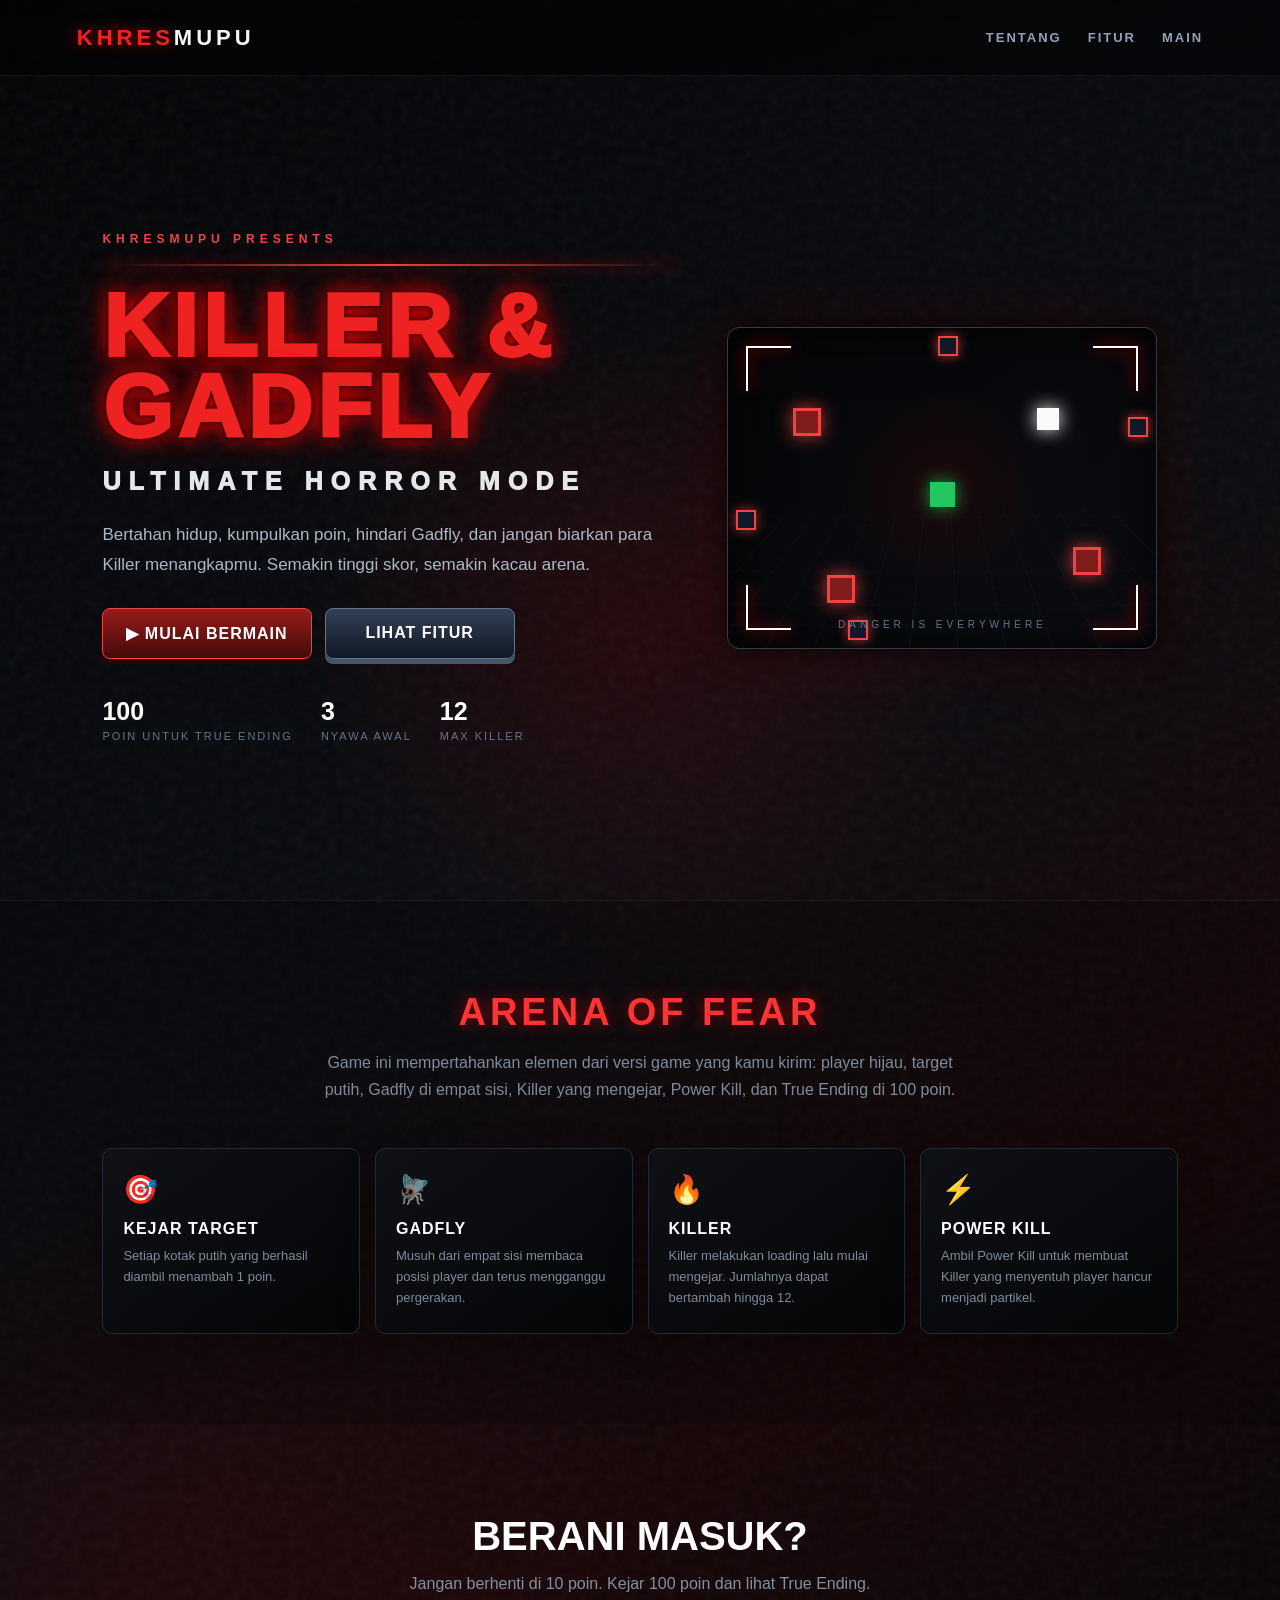
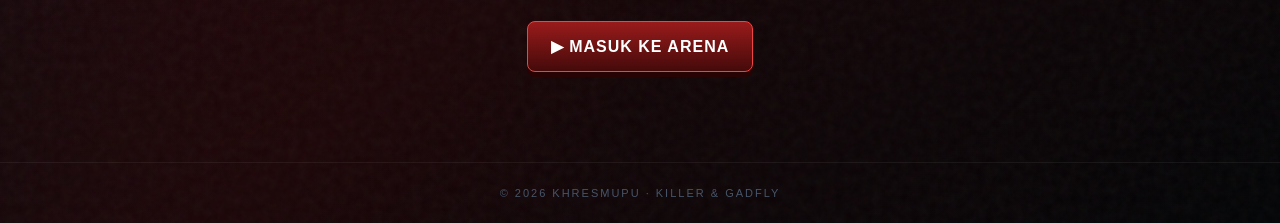
==== index.html @ 808e56ae "Add files via upload" ====
<!DOCTYPE html>
<html lang="id">
<head>
<meta charset="UTF-8">
<meta name="viewport" content="width=device-width,initial-scale=1.0">
<title>Khresmupu — Killer & Gadfly</title>
<meta name="description" content="Khresmupu presents Killer & Gadfly — Ultimate Horror Mode.">
<style>
*{box-sizing:border-box}
html,body{margin:0;min-height:100%;font-family:Arial,Helvetica,sans-serif;background:#020305;color:#fff}
body{overflow-x:hidden}
a{text-decoration:none;color:inherit}
.page{min-height:100vh;position:relative;overflow:hidden;background:
radial-gradient(circle at 50% 35%,rgba(150,0,0,.20),transparent 25%),
radial-gradient(circle at 15% 85%,rgba(120,0,0,.12),transparent 25%),
linear-gradient(145deg,#020305 0%,#090b10 45%,#160507 72%,#020305 100%)}
.noise{position:absolute;inset:0;pointer-events:none;opacity:.07;background-image:url("data:image/svg+xml,%3Csvg viewBox='0 0 160 160' xmlns='http://www.w3.org/2000/svg'%3E%3Cfilter id='n'%3E%3CfeTurbulence type='fractalNoise' baseFrequency='.85' numOctaves='3' stitchTiles='stitch'/%3E%3C/filter%3E%3Crect width='100%25' height='100%25' filter='url(%23n)' opacity='.7'/%3E%3C/svg%3E")}
header{height:76px;display:flex;align-items:center;justify-content:space-between;padding:0 6%;position:relative;z-index:3;border-bottom:1px solid rgba(255,255,255,.06);background:rgba(2,3,5,.58);backdrop-filter:blur(10px)}
.brand{font-size:22px;font-weight:900;letter-spacing:4px;color:#f3f4f6}
.brand span{color:#ef2222;text-shadow:0 0 15px rgba(255,0,0,.65)}
.nav{display:flex;gap:26px;color:#94a3b8;font-size:13px;font-weight:700;letter-spacing:2px}
.nav a:hover{color:#fff}
.hero{min-height:calc(100vh - 76px);display:grid;grid-template-columns:1.1fr .9fr;align-items:center;gap:30px;padding:70px 8%;position:relative;z-index:2}
.kicker{color:#ef4444;font-size:12px;font-weight:900;letter-spacing:5px;margin-bottom:18px}
h1{font-size:clamp(50px,7vw,96px);line-height:.9;margin:0;color:#ef2222;font-weight:1000;letter-spacing:5px;text-shadow:0 0 6px #000,0 0 18px #f00,0 0 45px rgba(255,0,0,.38)}
h1 small{display:block;color:#e5e7eb;font-size:.28em;letter-spacing:8px;margin-top:22px;text-shadow:none}
.desc{max-width:620px;color:#aeb7c5;font-size:17px;line-height:1.75;margin:28px 0}
.actions{display:flex;flex-wrap:wrap;gap:13px}
.btn{display:inline-flex;align-items:center;justify-content:center;min-width:190px;padding:15px 23px;border-radius:8px;border:1px solid #64748b;background:linear-gradient(180deg,#f8fafc,#cbd5e1);color:#111827;font-weight:900;letter-spacing:1px;box-shadow:0 5px 0 #475569;transition:.15s}
.btn:hover{transform:translateY(-3px);filter:brightness(1.08)}
.btn:active{transform:translateY(2px);box-shadow:0 2px 0 #475569}
.btn.red{color:#fff;background:linear-gradient(180deg,#991b1b,#450a0a);border-color:#ef4444;box-shadow:0 5px 0 #280303}
.btn.dark{color:#fff;background:linear-gradient(180deg,#334155,#111827)}
.stats{display:flex;gap:28px;margin-top:38px}
.stat strong{display:block;color:#fff;font-size:25px}
.stat span{color:#64748b;font-size:11px;letter-spacing:2px}
.visual{position:relative;min-height:470px;display:flex;align-items:center;justify-content:center}
.arena{width:min(430px,90vw);aspect-ratio:4/3;position:relative;border:1px solid #343b46;border-radius:12px;background:
radial-gradient(circle at 50% 50%,rgba(120,0,0,.18),transparent 38%),
linear-gradient(145deg,#050608,#0b0d12);box-shadow:0 0 30px rgba(0,0,0,.9),0 0 70px rgba(255,0,0,.12),inset 0 0 60px rgba(0,0,0,.8);overflow:hidden}
.grid{position:absolute;inset:0;background-image:linear-gradient(rgba(255,255,255,.035) 1px,transparent 1px),linear-gradient(90deg,rgba(255,255,255,.035) 1px,transparent 1px);background-size:32px 32px;transform:perspective(500px) rotateX(58deg) scale(1.5);transform-origin:center bottom;opacity:.55}
.corner{position:absolute;width:45px;height:45px;border-color:#ef2222;filter:drop-shadow(0 0 8px red)}
.c1{left:18px;top:18px;border-left:2px solid;border-top:2px solid}.c2{right:18px;top:18px;border-right:2px solid;border-top:2px solid}.c3{left:18px;bottom:18px;border-left:2px solid;border-bottom:2px solid}.c4{right:18px;bottom:18px;border-right:2px solid;border-bottom:2px solid}
.entity{position:absolute;display:flex;align-items:center;justify-content:center}
.player{width:25px;height:25px;background:#22c55e;box-shadow:0 0 18px rgba(34,197,94,.8);left:47%;top:48%;animation:player 2.2s ease-in-out infinite}
.target{width:22px;height:22px;background:#f8fafc;box-shadow:0 0 18px #fff;left:72%;top:25%;animation:target 2s ease-in-out infinite}
.killer{width:28px;height:28px;background:#7f1d1d;border:3px solid #ef4444;box-shadow:0 0 18px rgba(239,68,68,.8);animation:kill 2.7s ease-in-out infinite}
.k1{left:15%;top:25%}.k2{right:13%;bottom:23%;animation-delay:.7s}.k3{left:23%;bottom:14%;animation-delay:1.3s}
.gadfly{width:20px;height:20px;background:#111827;border:2px solid #ef4444;box-shadow:0 0 12px rgba(239,68,68,.7)}
.gtop{top:8px;left:49%;}.gbottom{bottom:8px;left:28%}.gleft{left:8px;top:57%}.gright{right:8px;top:28%}
.meteor{position:absolute;width:9px;height:25px;background:linear-gradient(#fef08a,#ef4444,transparent);filter:drop-shadow(0 0 8px #f00);transform:rotate(35deg);animation:meteor 2.1s linear infinite}
.m1{left:32%;top:-35px}.m2{left:66%;top:-45px;animation-delay:.8s}.m3{left:83%;top:-55px;animation-delay:1.5s}
.arenaLabel{position:absolute;left:50%;bottom:18px;transform:translateX(-50%);font-size:10px;letter-spacing:4px;color:#64748b;white-space:nowrap}
.line{width:100%;height:2px;margin:0 auto 20px;background:linear-gradient(90deg,transparent,#ef4444,transparent);box-shadow:0 0 15px rgba(255,0,0,.7)}
.section{position:relative;z-index:2;padding:90px 8%;border-top:1px solid rgba(255,255,255,.05);background:rgba(0,0,0,.18)}
.section h2{text-align:center;color:#ff3333;font-size:38px;letter-spacing:4px;margin:0 0 15px;text-shadow:0 0 15px rgba(255,0,0,.5)}
.sectionLead{text-align:center;color:#7f8b9b;max-width:650px;margin:0 auto 45px;line-height:1.7}
.cards{max-width:1100px;margin:auto;display:grid;grid-template-columns:repeat(4,1fr);gap:15px}
.card{padding:24px 20px;border:1px solid #252b34;border-radius:10px;background:linear-gradient(145deg,rgba(15,17,22,.96),rgba(4,5,7,.96));box-shadow:0 12px 35px rgba(0,0,0,.28)}
.card .icon{font-size:28px}.card h3{font-size:16px;letter-spacing:1px;margin:14px 0 8px}.card p{font-size:13px;color:#7f8b9b;line-height:1.6;margin:0}
.cta{padding:90px 20px;text-align:center;position:relative;z-index:2}.cta h2{font-size:40px;margin:0 0 12px}.cta p{color:#8490a0;margin-bottom:28px}
footer{position:relative;z-index:2;padding:24px 8%;border-top:1px solid rgba(255,255,255,.06);color:#475569;text-align:center;font-size:11px;letter-spacing:2px}
@keyframes player{0%,100%{transform:translate(0,0)}50%{transform:translate(35px,-18px)}}
@keyframes target{0%,100%{transform:scale(1)}50%{transform:scale(1.18)}}
@keyframes kill{0%,100%{transform:translate(0,0) rotate(0)}50%{transform:translate(45px,40px) rotate(180deg)}}
@keyframes meteor{0%{transform:translateY(0) rotate(35deg);opacity:0}12%{opacity:1}100%{transform:translateY(560px) rotate(35deg);opacity:0}}
@media(max-width:850px){
header{padding:0 5%}.nav{display:none}.hero{grid-template-columns:1fr;padding:55px 6% 70px;text-align:center}.desc{margin-left:auto;margin-right:auto}.actions{justify-content:center}.stats{justify-content:center}.visual{min-height:390px}.cards{grid-template-columns:repeat(2,1fr)}
}
@media(max-width:520px){
h1{font-size:48px}.desc{font-size:15px}.btn{width:100%}.stats{gap:18px}.visual{min-height:310px}.cards{grid-template-columns:1fr}.section{padding:70px 6%}
}
</style>
</head>
<body>
<div class="page">
<div class="noise"></div>
<header>
  <div class="brand"><span>KHRES</span>MUPU</div>
  <nav class="nav">
    <a href="#about">TENTANG</a>
    <a href="#features">FITUR</a>
    <a href="#play">MAIN</a>
  </nav>
</header>

<main>
<section class="hero" id="about">
  <div>
    <div class="kicker">KHRESMUPU PRESENTS</div>
    <div class="line"></div>
    <h1>KILLER &amp;<br>GADFLY<small>ULTIMATE HORROR MODE</small></h1>
    <p class="desc">Bertahan hidup, kumpulkan poin, hindari Gadfly, dan jangan biarkan para Killer menangkapmu. Semakin tinggi skor, semakin kacau arena.</p>
    <div class="actions" id="play">
      <a class="btn red" href="menu.html">▶ MULAI BERMAIN</a>
      <a class="btn dark" href="#features">LIHAT FITUR</a>
    </div>
    <div class="stats">
      <div class="stat"><strong>100</strong><span>POIN UNTUK TRUE ENDING</span></div>
      <div class="stat"><strong>3</strong><span>NYAWA AWAL</span></div>
      <div class="stat"><strong>12</strong><span>MAX KILLER</span></div>
    </div>
  </div>

  <div class="visual" aria-label="Preview arena Killer & Gadfly">
    <div class="arena">
      <div class="grid"></div>
      <div class="corner c1"></div><div class="corner c2"></div><div class="corner c3"></div><div class="corner c4"></div>
      <div class="entity player"></div>
      <div class="entity target"></div>
      <div class="entity killer k1"></div><div class="entity killer k2"></div><div class="entity killer k3"></div>
      <div class="entity gadfly gtop"></div><div class="entity gadfly gbottom"></div><div class="entity gadfly gleft"></div><div class="entity gadfly gright"></div>
      <div class="meteor m1"></div><div class="meteor m2"></div><div class="meteor m3"></div>
      <div class="arenaLabel">DANGER IS EVERYWHERE</div>
    </div>
  </div>
</section>

<section class="section" id="features">
  <h2>ARENA OF FEAR</h2>
  <p class="sectionLead">Game ini mempertahankan elemen dari versi game yang kamu kirim: player hijau, target putih, Gadfly di empat sisi, Killer yang mengejar, Power Kill, dan True Ending di 100 poin.</p>
  <div class="cards">
    <div class="card"><div class="icon">🎯</div><h3>KEJAR TARGET</h3><p>Setiap kotak putih yang berhasil diambil menambah 1 poin.</p></div>
    <div class="card"><div class="icon">🪰</div><h3>GADFLY</h3><p>Musuh dari empat sisi membaca posisi player dan terus mengganggu pergerakan.</p></div>
    <div class="card"><div class="icon">🔥</div><h3>KILLER</h3><p>Killer melakukan loading lalu mulai mengejar. Jumlahnya dapat bertambah hingga 12.</p></div>
    <div class="card"><div class="icon">⚡</div><h3>POWER KILL</h3><p>Ambil Power Kill untuk membuat Killer yang menyentuh player hancur menjadi partikel.</p></div>
  </div>
</section>

<section class="cta">
  <h2>BERANI MASUK?</h2>
  <p>Jangan berhenti di 10 poin. Kejar 100 poin dan lihat True Ending.</p>
  <a class="btn red" href="menu.html">▶ MASUK KE ARENA</a>
</section>
</main>

<footer>© 2026 KHRESMUPU · KILLER &amp; GADFLY</footer>
</div>
</body>
</html>
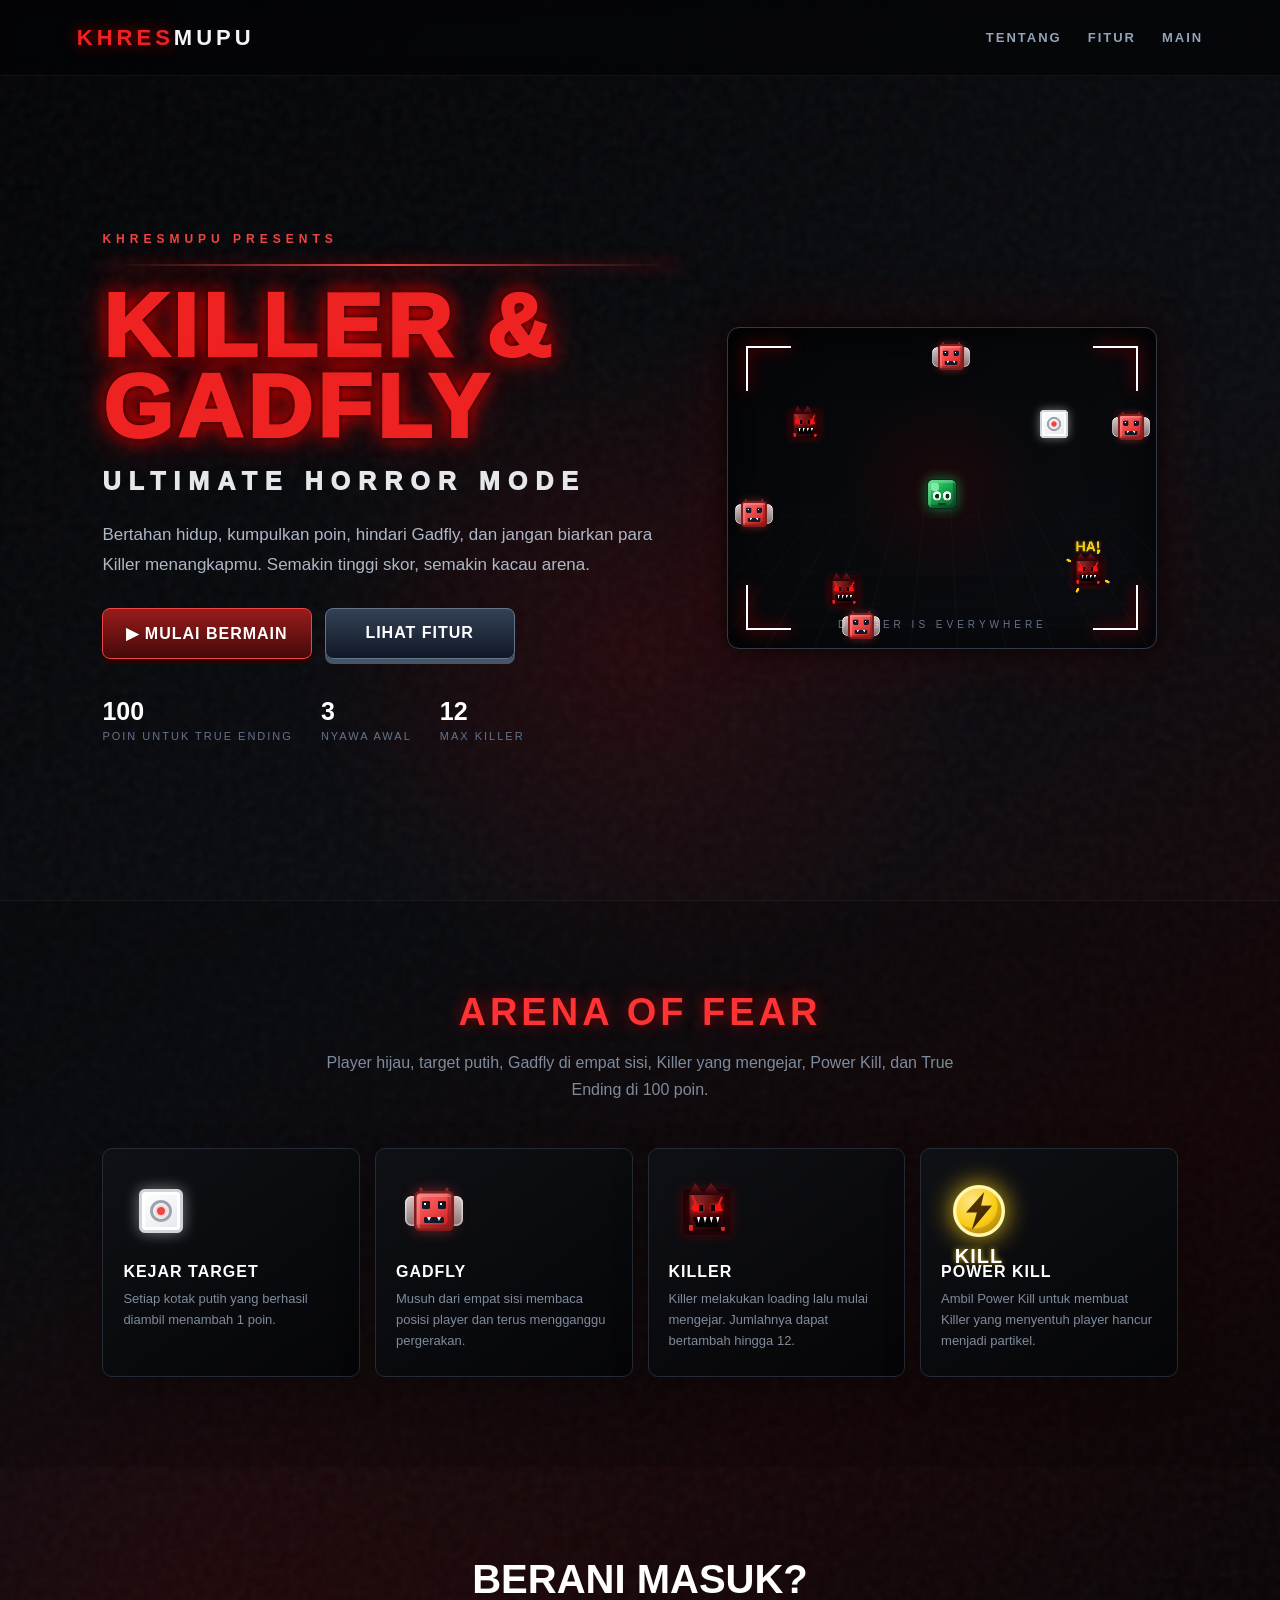
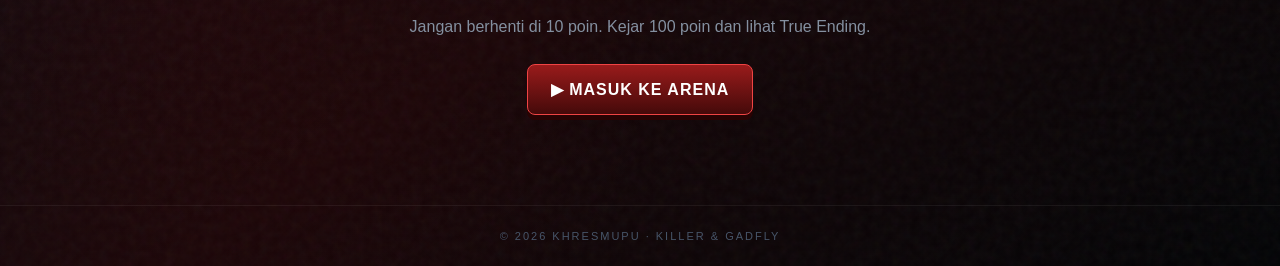
==== commit 67ff13a5: "Add files via upload" ====
--- a/index.html
+++ b/index.html
@@ -1,140 +1,86 @@
 <!DOCTYPE html>
 <html lang="id">
 <head>
-<meta charset="UTF-8">
-<meta name="viewport" content="width=device-width,initial-scale=1.0">
-<title>Khresmupu — Killer & Gadfly</title>
-<meta name="description" content="Khresmupu presents Killer & Gadfly — Ultimate Horror Mode.">
-<style>
-*{box-sizing:border-box}
-html,body{margin:0;min-height:100%;font-family:Arial,Helvetica,sans-serif;background:#020305;color:#fff}
-body{overflow-x:hidden}
-a{text-decoration:none;color:inherit}
-.page{min-height:100vh;position:relative;overflow:hidden;background:
-radial-gradient(circle at 50% 35%,rgba(150,0,0,.20),transparent 25%),
-radial-gradient(circle at 15% 85%,rgba(120,0,0,.12),transparent 25%),
-linear-gradient(145deg,#020305 0%,#090b10 45%,#160507 72%,#020305 100%)}
-.noise{position:absolute;inset:0;pointer-events:none;opacity:.07;background-image:url("data:image/svg+xml,%3Csvg viewBox='0 0 160 160' xmlns='http://www.w3.org/2000/svg'%3E%3Cfilter id='n'%3E%3CfeTurbulence type='fractalNoise' baseFrequency='.85' numOctaves='3' stitchTiles='stitch'/%3E%3C/filter%3E%3Crect width='100%25' height='100%25' filter='url(%23n)' opacity='.7'/%3E%3C/svg%3E")}
-header{height:76px;display:flex;align-items:center;justify-content:space-between;padding:0 6%;position:relative;z-index:3;border-bottom:1px solid rgba(255,255,255,.06);background:rgba(2,3,5,.58);backdrop-filter:blur(10px)}
-.brand{font-size:22px;font-weight:900;letter-spacing:4px;color:#f3f4f6}
-.brand span{color:#ef2222;text-shadow:0 0 15px rgba(255,0,0,.65)}
-.nav{display:flex;gap:26px;color:#94a3b8;font-size:13px;font-weight:700;letter-spacing:2px}
-.nav a:hover{color:#fff}
-.hero{min-height:calc(100vh - 76px);display:grid;grid-template-columns:1.1fr .9fr;align-items:center;gap:30px;padding:70px 8%;position:relative;z-index:2}
-.kicker{color:#ef4444;font-size:12px;font-weight:900;letter-spacing:5px;margin-bottom:18px}
-h1{font-size:clamp(50px,7vw,96px);line-height:.9;margin:0;color:#ef2222;font-weight:1000;letter-spacing:5px;text-shadow:0 0 6px #000,0 0 18px #f00,0 0 45px rgba(255,0,0,.38)}
-h1 small{display:block;color:#e5e7eb;font-size:.28em;letter-spacing:8px;margin-top:22px;text-shadow:none}
-.desc{max-width:620px;color:#aeb7c5;font-size:17px;line-height:1.75;margin:28px 0}
-.actions{display:flex;flex-wrap:wrap;gap:13px}
-.btn{display:inline-flex;align-items:center;justify-content:center;min-width:190px;padding:15px 23px;border-radius:8px;border:1px solid #64748b;background:linear-gradient(180deg,#f8fafc,#cbd5e1);color:#111827;font-weight:900;letter-spacing:1px;box-shadow:0 5px 0 #475569;transition:.15s}
-.btn:hover{transform:translateY(-3px);filter:brightness(1.08)}
-.btn:active{transform:translateY(2px);box-shadow:0 2px 0 #475569}
-.btn.red{color:#fff;background:linear-gradient(180deg,#991b1b,#450a0a);border-color:#ef4444;box-shadow:0 5px 0 #280303}
-.btn.dark{color:#fff;background:linear-gradient(180deg,#334155,#111827)}
-.stats{display:flex;gap:28px;margin-top:38px}
-.stat strong{display:block;color:#fff;font-size:25px}
-.stat span{color:#64748b;font-size:11px;letter-spacing:2px}
-.visual{position:relative;min-height:470px;display:flex;align-items:center;justify-content:center}
-.arena{width:min(430px,90vw);aspect-ratio:4/3;position:relative;border:1px solid #343b46;border-radius:12px;background:
-radial-gradient(circle at 50% 50%,rgba(120,0,0,.18),transparent 38%),
-linear-gradient(145deg,#050608,#0b0d12);box-shadow:0 0 30px rgba(0,0,0,.9),0 0 70px rgba(255,0,0,.12),inset 0 0 60px rgba(0,0,0,.8);overflow:hidden}
-.grid{position:absolute;inset:0;background-image:linear-gradient(rgba(255,255,255,.035) 1px,transparent 1px),linear-gradient(90deg,rgba(255,255,255,.035) 1px,transparent 1px);background-size:32px 32px;transform:perspective(500px) rotateX(58deg) scale(1.5);transform-origin:center bottom;opacity:.55}
-.corner{position:absolute;width:45px;height:45px;border-color:#ef2222;filter:drop-shadow(0 0 8px red)}
-.c1{left:18px;top:18px;border-left:2px solid;border-top:2px solid}.c2{right:18px;top:18px;border-right:2px solid;border-top:2px solid}.c3{left:18px;bottom:18px;border-left:2px solid;border-bottom:2px solid}.c4{right:18px;bottom:18px;border-right:2px solid;border-bottom:2px solid}
-.entity{position:absolute;display:flex;align-items:center;justify-content:center}
-.player{width:25px;height:25px;background:#22c55e;box-shadow:0 0 18px rgba(34,197,94,.8);left:47%;top:48%;animation:player 2.2s ease-in-out infinite}
-.target{width:22px;height:22px;background:#f8fafc;box-shadow:0 0 18px #fff;left:72%;top:25%;animation:target 2s ease-in-out infinite}
-.killer{width:28px;height:28px;background:#7f1d1d;border:3px solid #ef4444;box-shadow:0 0 18px rgba(239,68,68,.8);animation:kill 2.7s ease-in-out infinite}
-.k1{left:15%;top:25%}.k2{right:13%;bottom:23%;animation-delay:.7s}.k3{left:23%;bottom:14%;animation-delay:1.3s}
-.gadfly{width:20px;height:20px;background:#111827;border:2px solid #ef4444;box-shadow:0 0 12px rgba(239,68,68,.7)}
-.gtop{top:8px;left:49%;}.gbottom{bottom:8px;left:28%}.gleft{left:8px;top:57%}.gright{right:8px;top:28%}
-.meteor{position:absolute;width:9px;height:25px;background:linear-gradient(#fef08a,#ef4444,transparent);filter:drop-shadow(0 0 8px #f00);transform:rotate(35deg);animation:meteor 2.1s linear infinite}
-.m1{left:32%;top:-35px}.m2{left:66%;top:-45px;animation-delay:.8s}.m3{left:83%;top:-55px;animation-delay:1.5s}
-.arenaLabel{position:absolute;left:50%;bottom:18px;transform:translateX(-50%);font-size:10px;letter-spacing:4px;color:#64748b;white-space:nowrap}
-.line{width:100%;height:2px;margin:0 auto 20px;background:linear-gradient(90deg,transparent,#ef4444,transparent);box-shadow:0 0 15px rgba(255,0,0,.7)}
-.section{position:relative;z-index:2;padding:90px 8%;border-top:1px solid rgba(255,255,255,.05);background:rgba(0,0,0,.18)}
-.section h2{text-align:center;color:#ff3333;font-size:38px;letter-spacing:4px;margin:0 0 15px;text-shadow:0 0 15px rgba(255,0,0,.5)}
-.sectionLead{text-align:center;color:#7f8b9b;max-width:650px;margin:0 auto 45px;line-height:1.7}
-.cards{max-width:1100px;margin:auto;display:grid;grid-template-columns:repeat(4,1fr);gap:15px}
-.card{padding:24px 20px;border:1px solid #252b34;border-radius:10px;background:linear-gradient(145deg,rgba(15,17,22,.96),rgba(4,5,7,.96));box-shadow:0 12px 35px rgba(0,0,0,.28)}
-.card .icon{font-size:28px}.card h3{font-size:16px;letter-spacing:1px;margin:14px 0 8px}.card p{font-size:13px;color:#7f8b9b;line-height:1.6;margin:0}
-.cta{padding:90px 20px;text-align:center;position:relative;z-index:2}.cta h2{font-size:40px;margin:0 0 12px}.cta p{color:#8490a0;margin-bottom:28px}
-footer{position:relative;z-index:2;padding:24px 8%;border-top:1px solid rgba(255,255,255,.06);color:#475569;text-align:center;font-size:11px;letter-spacing:2px}
-@keyframes player{0%,100%{transform:translate(0,0)}50%{transform:translate(35px,-18px)}}
-@keyframes target{0%,100%{transform:scale(1)}50%{transform:scale(1.18)}}
-@keyframes kill{0%,100%{transform:translate(0,0) rotate(0)}50%{transform:translate(45px,40px) rotate(180deg)}}
-@keyframes meteor{0%{transform:translateY(0) rotate(35deg);opacity:0}12%{opacity:1}100%{transform:translateY(560px) rotate(35deg);opacity:0}}
-@media(max-width:850px){
-header{padding:0 5%}.nav{display:none}.hero{grid-template-columns:1fr;padding:55px 6% 70px;text-align:center}.desc{margin-left:auto;margin-right:auto}.actions{justify-content:center}.stats{justify-content:center}.visual{min-height:390px}.cards{grid-template-columns:repeat(2,1fr)}
-}
-@media(max-width:520px){
-h1{font-size:48px}.desc{font-size:15px}.btn{width:100%}.stats{gap:18px}.visual{min-height:310px}.cards{grid-template-columns:1fr}.section{padding:70px 6%}
-}
-</style>
+    <meta charset="UTF-8">
+    <meta name="viewport" content="width=device-width,initial-scale=1.0">
+    <title>Khresmupu — Killer & Gadfly</title>
+    <meta name="description" content="Khresmupu presents Killer & Gadfly — Ultimate Horror Mode.">
+    <link rel="stylesheet" href="assets/css/pages/landing.css">
 </head>
 <body>
 <div class="page">
-<div class="noise"></div>
-<header>
-  <div class="brand"><span>KHRES</span>MUPU</div>
-  <nav class="nav">
-    <a href="#about">TENTANG</a>
-    <a href="#features">FITUR</a>
-    <a href="#play">MAIN</a>
-  </nav>
-</header>
+    <div class="noise"></div>
+    <header>
+        <div class="brand"><span>KHRES</span>MUPU</div>
+        <nav class="nav">
+            <a href="#about">TENTANG</a>
+            <a href="#features">FITUR</a>
+            <a href="#play">MAIN</a>
+        </nav>
+    </header>
 
-<main>
-<section class="hero" id="about">
-  <div>
-    <div class="kicker">KHRESMUPU PRESENTS</div>
-    <div class="line"></div>
-    <h1>KILLER &amp;<br>GADFLY<small>ULTIMATE HORROR MODE</small></h1>
-    <p class="desc">Bertahan hidup, kumpulkan poin, hindari Gadfly, dan jangan biarkan para Killer menangkapmu. Semakin tinggi skor, semakin kacau arena.</p>
-    <div class="actions" id="play">
-      <a class="btn red" href="menu.html">▶ MULAI BERMAIN</a>
-      <a class="btn dark" href="#features">LIHAT FITUR</a>
-    </div>
-    <div class="stats">
-      <div class="stat"><strong>100</strong><span>POIN UNTUK TRUE ENDING</span></div>
-      <div class="stat"><strong>3</strong><span>NYAWA AWAL</span></div>
-      <div class="stat"><strong>12</strong><span>MAX KILLER</span></div>
-    </div>
-  </div>
+    <main>
+        <section class="hero" id="about">
+            <div>
+                <div class="kicker">KHRESMUPU PRESENTS</div>
+                <div class="line"></div>
+                <h1>KILLER &amp;<br>GADFLY<small>ULTIMATE HORROR MODE</small></h1>
+                <p class="desc">Bertahan hidup, kumpulkan poin, hindari Gadfly, dan jangan biarkan para Killer menangkapmu. Semakin tinggi skor, semakin kacau arena.</p>
+                <div class="actions" id="play">
+                    <a class="btn red" href="app/pages/menu.html" data-fullscreen="enter">▶ MULAI BERMAIN</a>
+                    <a class="btn dark" href="#features">LIHAT FITUR</a>
+                </div>
+                <div class="stats">
+                    <div class="stat"><strong>100</strong><span>POIN UNTUK TRUE ENDING</span></div>
+                    <div class="stat"><strong>3</strong><span>NYAWA AWAL</span></div>
+                    <div class="stat"><strong>12</strong><span>MAX KILLER</span></div>
+                </div>
+            </div>
 
-  <div class="visual" aria-label="Preview arena Killer & Gadfly">
-    <div class="arena">
-      <div class="grid"></div>
-      <div class="corner c1"></div><div class="corner c2"></div><div class="corner c3"></div><div class="corner c4"></div>
-      <div class="entity player"></div>
-      <div class="entity target"></div>
-      <div class="entity killer k1"></div><div class="entity killer k2"></div><div class="entity killer k3"></div>
-      <div class="entity gadfly gtop"></div><div class="entity gadfly gbottom"></div><div class="entity gadfly gleft"></div><div class="entity gadfly gright"></div>
-      <div class="meteor m1"></div><div class="meteor m2"></div><div class="meteor m3"></div>
-      <div class="arenaLabel">DANGER IS EVERYWHERE</div>
-    </div>
-  </div>
-</section>
+            <div class="visual" aria-label="Preview arena Killer & Gadfly">
+                <div class="arena" data-kg-fit data-kg-boost="2.4">
+                    <div class="grid"></div>
+                    <div class="corner c1"></div><div class="corner c2"></div><div class="corner c3"></div><div class="corner c4"></div>
+                    <div class="spot s-target" data-kg="target"></div>
+                    <div class="spot s-gtop" data-kg="gadfly"></div>
+                    <div class="spot s-gbottom" data-kg="gadfly"></div>
+                    <div class="spot s-gleft" data-kg="gadfly"></div>
+                    <div class="spot s-gright" data-kg="gadfly"></div>
+                    <div class="spot s-k1" data-kg="killer"></div>
+                    <div class="spot s-k2" data-kg="killer" data-mood="celebrate"></div>
+                    <div class="spot s-k3" data-kg="killer"></div>
+                    <div class="spot s-m1" data-kg="meteor"></div>
+                    <div class="spot s-m2" data-kg="meteor"></div>
+                    <div class="spot s-m3" data-kg="meteor"></div>
+                    <div class="spot s-player" data-kg="player"></div>
+                    <div class="arenaLabel">DANGER IS EVERYWHERE</div>
+                </div>
+            </div>
+        </section>
 
-<section class="section" id="features">
-  <h2>ARENA OF FEAR</h2>
-  <p class="sectionLead">Game ini mempertahankan elemen dari versi game yang kamu kirim: player hijau, target putih, Gadfly di empat sisi, Killer yang mengejar, Power Kill, dan True Ending di 100 poin.</p>
-  <div class="cards">
-    <div class="card"><div class="icon">🎯</div><h3>KEJAR TARGET</h3><p>Setiap kotak putih yang berhasil diambil menambah 1 poin.</p></div>
-    <div class="card"><div class="icon">🪰</div><h3>GADFLY</h3><p>Musuh dari empat sisi membaca posisi player dan terus mengganggu pergerakan.</p></div>
-    <div class="card"><div class="icon">🔥</div><h3>KILLER</h3><p>Killer melakukan loading lalu mulai mengejar. Jumlahnya dapat bertambah hingga 12.</p></div>
-    <div class="card"><div class="icon">⚡</div><h3>POWER KILL</h3><p>Ambil Power Kill untuk membuat Killer yang menyentuh player hancur menjadi partikel.</p></div>
-  </div>
-</section>
+        <section class="section" id="features">
+            <h2>ARENA OF FEAR</h2>
+            <p class="sectionLead">Player hijau, target putih, Gadfly di empat sisi, Killer yang mengejar, Power Kill, dan True Ending di 100 poin.</p>
+            <div class="cards">
+                <div class="card"><div class="kg-preview" data-kg="target"></div><h3>KEJAR TARGET</h3><p>Setiap kotak putih yang berhasil diambil menambah 1 poin.</p></div>
+                <div class="card"><div class="kg-preview" data-kg="gadfly"></div><h3>GADFLY</h3><p>Musuh dari empat sisi membaca posisi player dan terus mengganggu pergerakan.</p></div>
+                <div class="card"><div class="kg-preview" data-kg="killer"></div><h3>KILLER</h3><p>Killer melakukan loading lalu mulai mengejar. Jumlahnya dapat bertambah hingga 12.</p></div>
+                <div class="card"><div class="kg-preview" data-kg="power"></div><h3>POWER KILL</h3><p>Ambil Power Kill untuk membuat Killer yang menyentuh player hancur menjadi partikel.</p></div>
+            </div>
+        </section>
 
-<section class="cta">
-  <h2>BERANI MASUK?</h2>
-  <p>Jangan berhenti di 10 poin. Kejar 100 poin dan lihat True Ending.</p>
-  <a class="btn red" href="menu.html">▶ MASUK KE ARENA</a>
-</section>
-</main>
+        <section class="cta">
+            <h2>BERANI MASUK?</h2>
+            <p>Jangan berhenti di 10 poin. Kejar 100 poin dan lihat True Ending.</p>
+            <a class="btn red" href="app/pages/menu.html" data-fullscreen="enter">▶ MASUK KE ARENA</a>
+        </section>
+    </main>
 
-<footer>© 2026 KHRESMUPU · KILLER &amp; GADFLY</footer>
+    <footer>© 2026 KHRESMUPU · KILLER &amp; GADFLY</footer>
 </div>
+
+<script src="app/js/render/sprite-templates.js"></script>
+<script src="assets/js/characters.js"></script>
+<script src="assets/js/fullscreen.js"></script>
 </body>
 </html>
--- a/assets/css/pages/landing.css
+++ b/assets/css/pages/landing.css
@@ -0,0 +1,140 @@
+/* Landing page (index.html) */
+@import url("../characters.css");
+
+* { box-sizing: border-box; }
+html, body { margin: 0; min-height: 100%; font-family: Arial, Helvetica, sans-serif; background: #020305; color: #fff; }
+body { overflow-x: hidden; }
+a { text-decoration: none; color: inherit; }
+
+.page {
+    min-height: 100vh; position: relative; overflow: hidden;
+    background:
+        radial-gradient(circle at 50% 35%, rgba(150, 0, 0, .20), transparent 25%),
+        radial-gradient(circle at 15% 85%, rgba(120, 0, 0, .12), transparent 25%),
+        linear-gradient(145deg, #020305 0%, #090b10 45%, #160507 72%, #020305 100%);
+}
+.noise {
+    position: absolute; inset: 0; pointer-events: none; opacity: .07;
+    background-image: url("data:image/svg+xml,%3Csvg viewBox='0 0 160 160' xmlns='http://www.w3.org/2000/svg'%3E%3Cfilter id='n'%3E%3CfeTurbulence type='fractalNoise' baseFrequency='.85' numOctaves='3' stitchTiles='stitch'/%3E%3C/filter%3E%3Crect width='100%25' height='100%25' filter='url(%23n)' opacity='.7'/%3E%3C/svg%3E");
+}
+
+/* header */
+header {
+    height: 76px; display: flex; align-items: center; justify-content: space-between;
+    padding: 0 6%; position: relative; z-index: 3;
+    border-bottom: 1px solid rgba(255, 255, 255, .06);
+    background: rgba(2, 3, 5, .58); backdrop-filter: blur(10px);
+}
+.brand { font-size: 22px; font-weight: 900; letter-spacing: 4px; color: #f3f4f6; }
+.brand span { color: #ef2222; text-shadow: 0 0 15px rgba(255, 0, 0, .65); }
+.nav { display: flex; gap: 26px; color: #94a3b8; font-size: 13px; font-weight: 700; letter-spacing: 2px; }
+.nav a:hover { color: #fff; }
+
+/* hero */
+.hero {
+    min-height: calc(100vh - 76px); display: grid; grid-template-columns: 1.1fr .9fr;
+    align-items: center; gap: 30px; padding: 70px 8%; position: relative; z-index: 2;
+}
+.kicker { color: #ef4444; font-size: 12px; font-weight: 900; letter-spacing: 5px; margin-bottom: 18px; }
+h1 {
+    font-size: clamp(50px, 7vw, 96px); line-height: .9; margin: 0; color: #ef2222;
+    font-weight: 1000; letter-spacing: 5px;
+    text-shadow: 0 0 6px #000, 0 0 18px #f00, 0 0 45px rgba(255, 0, 0, .38);
+}
+h1 small { display: block; color: #e5e7eb; font-size: .28em; letter-spacing: 8px; margin-top: 22px; text-shadow: none; }
+.desc { max-width: 620px; color: #aeb7c5; font-size: 17px; line-height: 1.75; margin: 28px 0; }
+.actions { display: flex; flex-wrap: wrap; gap: 13px; }
+.btn {
+    display: inline-flex; align-items: center; justify-content: center; min-width: 190px;
+    padding: 15px 23px; border-radius: 8px; border: 1px solid #64748b;
+    background: linear-gradient(180deg, #f8fafc, #cbd5e1); color: #111827;
+    font-weight: 900; letter-spacing: 1px; box-shadow: 0 5px 0 #475569; transition: .15s;
+}
+.btn:hover { transform: translateY(-3px); filter: brightness(1.08); }
+.btn:active { transform: translateY(2px); box-shadow: 0 2px 0 #475569; }
+.btn.red { color: #fff; background: linear-gradient(180deg, #991b1b, #450a0a); border-color: #ef4444; box-shadow: 0 5px 0 #280303; }
+.btn.dark { color: #fff; background: linear-gradient(180deg, #334155, #111827); }
+.stats { display: flex; gap: 28px; margin-top: 38px; }
+.stat strong { display: block; color: #fff; font-size: 25px; }
+.stat span { color: #64748b; font-size: 11px; letter-spacing: 2px; }
+.line { width: 100%; height: 2px; margin: 0 auto 20px; background: linear-gradient(90deg, transparent, #ef4444, transparent); box-shadow: 0 0 15px rgba(255, 0, 0, .7); }
+
+/* pratinjau arena (karakter CSS yang sama dengan gameplay) */
+.visual { position: relative; min-height: 470px; display: flex; align-items: center; justify-content: center; }
+.arena {
+    width: min(430px, 90vw); aspect-ratio: 4 / 3; position: relative;
+    border: 1px solid #343b46; border-radius: 12px;
+    background:
+        radial-gradient(circle at 50% 50%, rgba(120, 0, 0, .18), transparent 38%),
+        linear-gradient(145deg, #050608, #0b0d12);
+    box-shadow: 0 0 30px rgba(0, 0, 0, .9), 0 0 70px rgba(255, 0, 0, .12), inset 0 0 60px rgba(0, 0, 0, .8);
+    overflow: hidden;
+}
+.grid {
+    position: absolute; inset: 0;
+    background-image: linear-gradient(rgba(255, 255, 255, .035) 1px, transparent 1px), linear-gradient(90deg, rgba(255, 255, 255, .035) 1px, transparent 1px);
+    background-size: 32px 32px;
+    transform: perspective(500px) rotateX(58deg) scale(1.5); transform-origin: center bottom; opacity: .55;
+}
+.corner { position: absolute; width: 45px; height: 45px; border-color: #ef2222; filter: drop-shadow(0 0 8px red); }
+.c1 { left: 18px; top: 18px; border-left: 2px solid; border-top: 2px solid; }
+.c2 { right: 18px; top: 18px; border-right: 2px solid; border-top: 2px solid; }
+.c3 { left: 18px; bottom: 18px; border-left: 2px solid; border-bottom: 2px solid; }
+.c4 { right: 18px; bottom: 18px; border-right: 2px solid; border-bottom: 2px solid; }
+
+/* titik jangkar karakter: left/top = pusat karakter */
+.spot { position: absolute; width: 0; height: 0; }
+.s-player { left: 50%; top: 52%; animation: spot-player 2.2s ease-in-out infinite; }
+.s-target { left: 76%; top: 30%; }
+.s-k1 { left: 18%; top: 30%; animation: spot-kill 2.7s ease-in-out infinite; }
+.s-k2 { left: 84%; top: 76%; animation: spot-kill 2.7s ease-in-out .7s infinite; }
+.s-k3 { left: 27%; top: 82%; animation: spot-kill 2.7s ease-in-out 1.3s infinite; }
+.s-gtop { left: 52%; top: 9%; }
+.s-gbottom { left: 31%; top: 93%; }
+.s-gleft { left: 6%; top: 58%; }
+.s-gright { left: 94%; top: 31%; }
+.s-m1 { left: 34%; top: -8%; animation: spot-meteor 2.1s linear infinite; }
+.s-m2 { left: 66%; top: -8%; animation: spot-meteor 2.1s linear .8s infinite; }
+.s-m3 { left: 84%; top: -8%; animation: spot-meteor 2.1s linear 1.5s infinite; }
+.arenaLabel { position: absolute; left: 50%; bottom: 18px; transform: translateX(-50%); font-size: 10px; letter-spacing: 4px; color: #64748b; white-space: nowrap; }
+
+/* bagian fitur */
+.section { position: relative; z-index: 2; padding: 90px 8%; border-top: 1px solid rgba(255, 255, 255, .05); background: rgba(0, 0, 0, .18); }
+.section h2 { text-align: center; color: #ff3333; font-size: 38px; letter-spacing: 4px; margin: 0 0 15px; text-shadow: 0 0 15px rgba(255, 0, 0, .5); }
+.sectionLead { text-align: center; color: #7f8b9b; max-width: 650px; margin: 0 auto 45px; line-height: 1.7; }
+.cards { max-width: 1100px; margin: auto; display: grid; grid-template-columns: repeat(4, 1fr); gap: 15px; }
+.card {
+    padding: 24px 20px; border: 1px solid #252b34; border-radius: 10px;
+    background: linear-gradient(145deg, rgba(15, 17, 22, .96), rgba(4, 5, 7, .96));
+    box-shadow: 0 12px 35px rgba(0, 0, 0, .28);
+}
+.card .kg-preview { --box: 76; --kg-s: .5; margin: 0 0 6px; justify-content: start; }
+.card h3 { font-size: 16px; letter-spacing: 1px; margin: 14px 0 8px; }
+.card p { font-size: 13px; color: #7f8b9b; line-height: 1.6; margin: 0; }
+.cta { padding: 90px 20px; text-align: center; position: relative; z-index: 2; }
+.cta h2 { font-size: 40px; margin: 0 0 12px; }
+.cta p { color: #8490a0; margin-bottom: 28px; }
+footer { position: relative; z-index: 2; padding: 24px 8%; border-top: 1px solid rgba(255, 255, 255, .06); color: #475569; text-align: center; font-size: 11px; letter-spacing: 2px; }
+
+@keyframes spot-player { 0%, 100% { transform: translate(0, 0); } 50% { transform: translate(35px, -18px); } }
+@keyframes spot-kill { 0%, 100% { transform: translate(0, 0); } 50% { transform: translate(38px, 30px); } }
+@keyframes spot-meteor { 0% { transform: translateY(0); opacity: 0; } 12% { opacity: 1; } 100% { transform: translateY(380px); opacity: 0; } }
+
+@media (max-width: 850px) {
+    header { padding: 0 5%; }
+    .nav { display: none; }
+    .hero { grid-template-columns: 1fr; padding: 55px 6% 70px; text-align: center; }
+    .desc { margin-left: auto; margin-right: auto; }
+    .actions, .stats { justify-content: center; }
+    .visual { min-height: 390px; }
+    .cards { grid-template-columns: repeat(2, 1fr); }
+}
+@media (max-width: 520px) {
+    h1 { font-size: 48px; }
+    .desc { font-size: 15px; }
+    .btn { width: 100%; }
+    .stats { gap: 18px; }
+    .visual { min-height: 310px; }
+    .cards { grid-template-columns: 1fr; }
+    .section { padding: 70px 6%; }
+}
